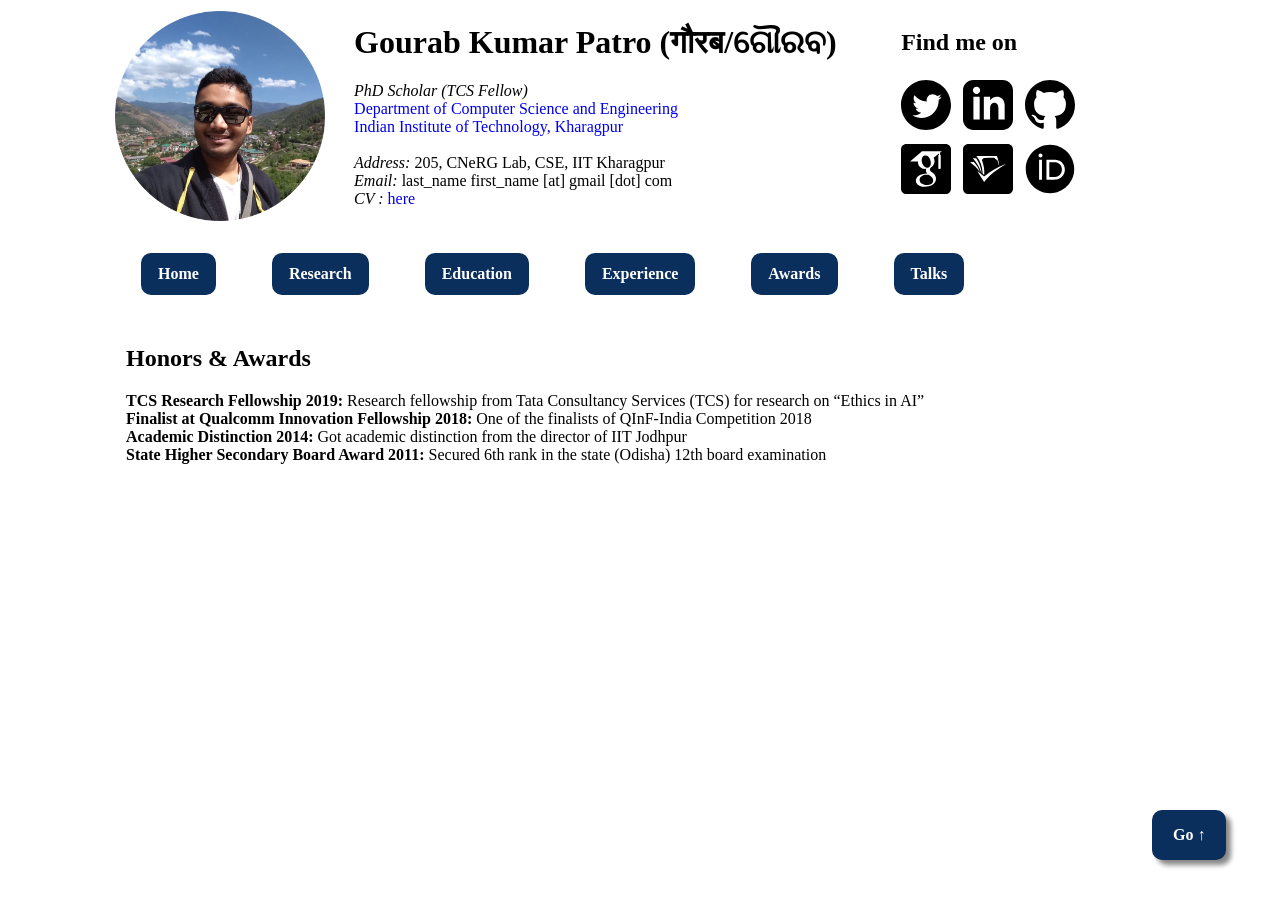
==== awards.html @ d1758bd3 "Update awards.html" ====
<html><head>
<meta http-equiv="content-type" content="text/html; charset=UTF-8">

  <title>Gourab Kumar Patro ( गौरब / ଗୌରବ )</title>
  <link rel="icon" type="image/png" href="./Files/profile.png">
 </head>
 
<style>
a {
      text-decoration-line:none;
   }
.button {
  background-color: #0b2f5c;
  color: white;
  padding: 10px 15px;
  border-radius: 10px;
  border: 2px solid #0b2f5c;
  text-align: center;
  text-decoration: none;
  display: inline-block;
  font-size: 16px;
  margin: 2px 2px;
  cursor: pointer;
}
</style> 

<body bgcolor=" #ffffff " style="font-family:calibri;">
	<div style="position:fixed;top:90%;left:90%;background-color:#0b2f5c;border-radius:10px;border: 2px solid #0b2f5c;box-shadow: 5px 5px 5px #888888;"><b><a href="#" class="button">Go &uarr;</a></b></div>

<table style="width: 100%">
    <colgroup>
       <col span="1" style="width: 9%;"> 
       <col span="1" style="width: 10%;">
       <col span="1" style="width: 2%;">
       <col span="1" style="width: 42%;">
       <col span="1" style="width: 5%;">
       <col span="1" style="width: 30%;">
       <col span="1" style="width: 2%;">
    </colgroup>

    <!-- Put <thead>, <tbody>, and <tr>'s here! -->
    <tbody>
        <tr>
            
            <td></td>
            <td valign="top">
            <img class="u-max-full-width" src="./Files/profile.png" alt="Gourab" width="210" height="210">
            </td>
            <td></td>
            <td><h1>Gourab Kumar Patro (गौरब/ଗୌରବ)</h1>
      <i>PhD Scholar (TCS Fellow)</i><br>
	<a href="http://cse.iitkgp.ac.in/" target="_blank"> Department of Computer Science and Engineering</a><br>
      <a href="http://www.iitkgp.ac.in/" target="_blank"> Indian Institute of Technology, Kharagpur</a><br>
      <br>
      <i>Address: </i> 205, CNeRG Lab, CSE, IIT Kharagpur<br>
	  <i>Email: </i> last_name first_name [at] gmail [dot] com<br>
    <!--<i>Phone : </i> (+91) 283464<br>-->
	  <i>CV : </i> <a href="./Files/CV.pdf" target="_blank">here</a><br>
	</td>
	<td></td>
	<td>
	<h2>Find me on</h2>
	
	<a href="https://twitter.com/gourabkpatro" target="_blank">
        	<img class="u-max-full-width" border="0" src="./Files/twitter.svg" alt="Twitter" width="50" height="60">
	</a>&nbsp;
	<a href="https://www.linkedin.com/in/gourabgggg/" target="_blank">
        	<img class="u-max-full-width" border="0" src="./Files/linkedin.svg" alt="LinkedIn" width="50" height="60">
	</a>&nbsp;
	<a href="https://github.com/gourabkumarpatro" target="_blank">
        	<img class="u-max-full-width" border="0" src="./Files/github.svg" alt="Github" width="50" height="60">
	</a>
	<br>
	
	<a href="https://scholar.google.co.in/citations?user=sfl4ygQAAAAJ&hl=en" target="_blank">
        	<img class="u-max-full-width" border="0" src="./Files/google-scholar-square.svg" alt="Google Scholar" width="50" height="60">
	</a>&nbsp;
	<a href="https://www.semanticscholar.org/author/Gourab-K.-Patro/51964560" target="_blank">
        	<img class="u-max-full-width" border="0" src="./Files/semantic-scholar-square.svg" alt="Semantic Scholar" width="50" height="60">
	</a>&nbsp;
	<!--
	<a href="https://dblp.org/pid/230/4496.html" target="_blank">
        	<img border="0" src="./Files/dblp-square.svg" alt="DBLP" width="50" height="60">
	</a>&nbsp;
	<a href="https://www.researchgate.net/profile/Gourab_K_Patro" target="_blank">
        	<img border="0" src="./Files/researchgate-square.svg" alt="ResearchGate" width="50" height="60">
	</a>&nbsp;
	-->
	<a href="https://orcid.org/0000-0002-2435-6859" target="_blank">
        	<img border="0" src="./Files/orcid.svg" alt="ORCID" width="50" height="60">
	</a>
	
	
	
	
	</td>
    <td></td>
    </tr>
    </tbody>
</table>

<table cellpadding="25"><tbody>
<tr>
<td></td>
<td></td>
<td><b><a href="./index.html" class="button">Home</a></b></td>
<td><b><a href="./research.html" class="button">Research</a></b></td>
<td><b><a href="./education.html" class="button">Education</a></b></td>
<td><b><a href="./experience.html" class="button">Experience</a></b></td>
<td><b><a href="./awards.html" class="button">Awards</a></b></td>
<td><b><a href="./talks.html" class="button">Talks</a></b></td>
</tr>
</tbody></table>

<br>

            
<table style="width: 100%">
    <colgroup>
       <col span="1" style="width: 9%;"> 
       <col span="1" style="width: 82%;">
       <col span="1" style="width: 9%;">
    </colgroup>

    <!-- Put <thead>, <tbody>, and <tr>'s here! -->
    <tbody>
        <tr>
            
            <td></td>
            <td valign="top">

<h2 id="awards">Honors & Awards</h2>
<b>TCS Research Fellowship 2019:</b> Research fellowship from Tata Consultancy Services (TCS) for research on “Ethics in AI”<br>
<b>Finalist at Qualcomm Innovation Fellowship 2018:</b> One of the finalists of QInF-India Competition 2018<br>
<b>Academic Distinction 2014:</b> Got academic distinction from the director of IIT Jodhpur<br>
<b>State Higher Secondary Board Award 2011:</b> Secured 6th rank in the state (Odisha) 12th board examination<br>

            </td>
            
            <td></td>
        </tr>
    </tbody>
</table>


</body></html>
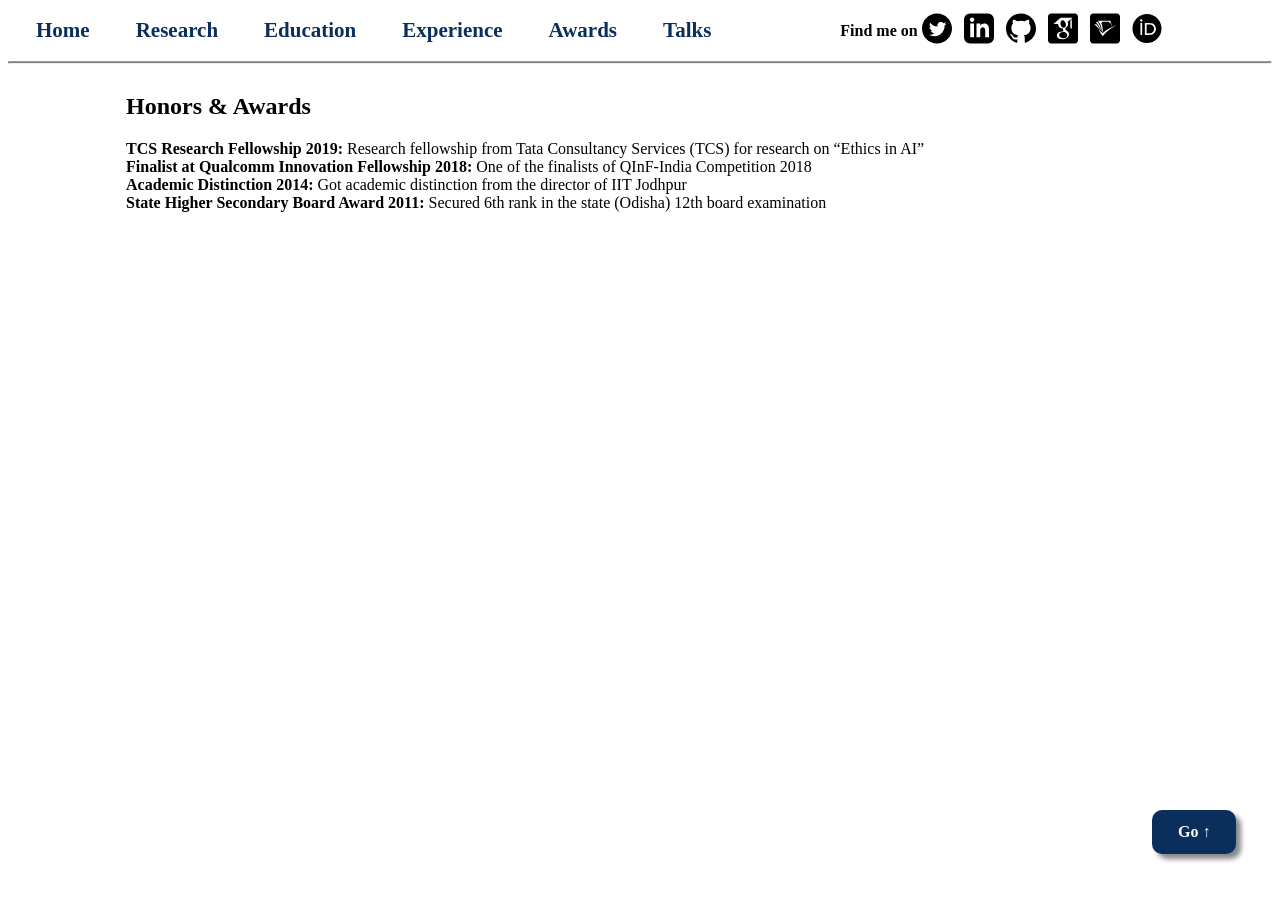
==== commit 6ca5a4ea: "Update awards.html" ====
--- a/awards.html
+++ b/awards.html
@@ -1,7 +1,7 @@
 <html><head>
 <meta http-equiv="content-type" content="text/html; charset=UTF-8">
 
-  <title>Gourab Kumar Patro ( गौरब / ଗୌରବ )</title>
+  <title>Gourab / गौरब / ଗୌରବ</title>
   <link rel="icon" type="image/png" href="./Files/profile.png">
  </head>
  
@@ -10,9 +10,21 @@
       text-decoration-line:none;
    }
 .button {
+  background: none;
+  color: #0b2f5c;
+  padding: 1px 17px;
+  border: none;
+  text-align: center;
+  text-decoration: none;
+  display: inline-block;
+  font-size: 21px;
+  margin: none;
+  cursor: pointer;
+}
+.button2 {
   background-color: #0b2f5c;
   color: white;
-  padding: 10px 15px;
+  padding: 7px 20px;
   border-radius: 10px;
   border: 2px solid #0b2f5c;
   text-align: center;
@@ -25,92 +37,54 @@
 </style> 
 
 <body bgcolor=" #ffffff " style="font-family:calibri;">
-	<div style="position:fixed;top:90%;left:90%;background-color:#0b2f5c;border-radius:10px;border: 2px solid #0b2f5c;box-shadow: 5px 5px 5px #888888;"><b><a href="#" class="button">Go &uarr;</a></b></div>
+	<div style="position:fixed;top:90%;left:90%;background-color:#0b2f5c;border-radius:10px;border: 2px solid #0b2f5c;box-shadow: 5px 5px 5px #888888;"><b><a href="#" class="button2">Go &uarr;</a></b></div>
 
-<table style="width: 100%">
-    <colgroup>
-       <col span="1" style="width: 9%;"> 
-       <col span="1" style="width: 10%;">
-       <col span="1" style="width: 2%;">
-       <col span="1" style="width: 42%;">
-       <col span="1" style="width: 5%;">
-       <col span="1" style="width: 30%;">
-       <col span="1" style="width: 2%;">
-    </colgroup>
-
-    <!-- Put <thead>, <tbody>, and <tr>'s here! -->
-    <tbody>
-        <tr>
-            
-            <td></td>
-            <td valign="top">
-            <img class="u-max-full-width" src="./Files/profile.png" alt="Gourab" width="210" height="210">
-            </td>
-            <td></td>
-            <td><h1>Gourab Kumar Patro (गौरब/ଗୌରବ)</h1>
-      <i>PhD Scholar (TCS Fellow)</i><br>
-	<a href="http://cse.iitkgp.ac.in/" target="_blank"> Department of Computer Science and Engineering</a><br>
-      <a href="http://www.iitkgp.ac.in/" target="_blank"> Indian Institute of Technology, Kharagpur</a><br>
-      <br>
-      <i>Address: </i> 205, CNeRG Lab, CSE, IIT Kharagpur<br>
-	  <i>Email: </i> last_name first_name [at] gmail [dot] com<br>
-    <!--<i>Phone : </i> (+91) 283464<br>-->
-	  <i>CV : </i> <a href="./Files/CV.pdf" target="_blank">here</a><br>
-	</td>
-	<td></td>
-	<td>
-	<h2>Find me on</h2>
-	
-	<a href="https://twitter.com/gourabkpatro" target="_blank">
-        	<img class="u-max-full-width" border="0" src="./Files/twitter.svg" alt="Twitter" width="50" height="60">
-	</a>&nbsp;
-	<a href="https://www.linkedin.com/in/gourabgggg/" target="_blank">
-        	<img class="u-max-full-width" border="0" src="./Files/linkedin.svg" alt="LinkedIn" width="50" height="60">
-	</a>&nbsp;
-	<a href="https://github.com/gourabkumarpatro" target="_blank">
-        	<img class="u-max-full-width" border="0" src="./Files/github.svg" alt="Github" width="50" height="60">
-	</a>
-	<br>
-	
-	<a href="https://scholar.google.co.in/citations?user=sfl4ygQAAAAJ&hl=en" target="_blank">
-        	<img class="u-max-full-width" border="0" src="./Files/google-scholar-square.svg" alt="Google Scholar" width="50" height="60">
-	</a>&nbsp;
-	<a href="https://www.semanticscholar.org/author/Gourab-K.-Patro/51964560" target="_blank">
-        	<img class="u-max-full-width" border="0" src="./Files/semantic-scholar-square.svg" alt="Semantic Scholar" width="50" height="60">
-	</a>&nbsp;
-	<!--
-	<a href="https://dblp.org/pid/230/4496.html" target="_blank">
-        	<img border="0" src="./Files/dblp-square.svg" alt="DBLP" width="50" height="60">
-	</a>&nbsp;
-	<a href="https://www.researchgate.net/profile/Gourab_K_Patro" target="_blank">
-        	<img border="0" src="./Files/researchgate-square.svg" alt="ResearchGate" width="50" height="60">
-	</a>&nbsp;
-	-->
-	<a href="https://orcid.org/0000-0002-2435-6859" target="_blank">
-        	<img border="0" src="./Files/orcid.svg" alt="ORCID" width="50" height="60">
-	</a>
-	
-	
-	
-	
-	</td>
-    <td></td>
-    </tr>
-    </tbody>
-</table>
-
-<table cellpadding="25"><tbody>
+<table cellpadding="1"><tbody>
 <tr>
 <td></td>
 <td></td>
-<td><b><a href="./index.html" class="button">Home</a></b></td>
-<td><b><a href="./research.html" class="button">Research</a></b></td>
-<td><b><a href="./education.html" class="button">Education</a></b></td>
-<td><b><a href="./experience.html" class="button">Experience</a></b></td>
-<td><b><a href="./awards.html" class="button">Awards</a></b></td>
-<td><b><a href="./talks.html" class="button">Talks</a></b></td>
+<td><b><a href="./index.html" class="button">Home</a>&ensp;</b></td>
+<td><b><a href="./research.html" class="button">Research</a>&ensp;</b></td>
+<td><b><a href="./education.html" class="button">Education</a>&ensp;</b></td>
+<td><b><a href="./experience.html" class="button">Experience</a>&ensp;</b></td>
+<td><b><a href="./awards.html" class="button">Awards</a>&ensp;</b></td>
+<td><b><a href="./talks.html" class="button">Talks</a>&ensp;</b></td>
+<td> &emsp; &emsp; &emsp; &emsp; &emsp;</td>
+<td><b>Find me on</b></td>
+<td>
+<a href="https://twitter.com/gourabkpatro" target="_blank">
+        	<img class="u-max-full-width" border="0" src="./Files/twitter.svg" alt="Twitter" width="30" height="35">
+	</a>&nbsp;
+</td>
+<td>
+<a href="https://www.linkedin.com/in/gourabgggg/" target="_blank">
+        	<img class="u-max-full-width" border="0" src="./Files/linkedin.svg" alt="LinkedIn" width="30" height="35">
+	</a>&nbsp;
+</td>
+<td>
+<a href="https://github.com/gourabkumarpatro" target="_blank">
+        	<img class="u-max-full-width" border="0" src="./Files/github.svg" alt="Github" width="30" height="35">
+	</a>&nbsp;
+</td>
+<td>
+<a href="https://scholar.google.co.in/citations?user=sfl4ygQAAAAJ&hl=en" target="_blank">
+        	<img class="u-max-full-width" border="0" src="./Files/google-scholar-square.svg" alt="Google Scholar" width="30" height="35">
+	</a>&nbsp;
+</td>
+<td>
+<a href="https://www.semanticscholar.org/author/Gourab-K.-Patro/51964560" target="_blank">
+        	<img class="u-max-full-width" border="0" src="./Files/semantic-scholar-square.svg" alt="Semantic Scholar" width="30" height="35">
+	</a>&nbsp;
+</td>
+<td>
+<a href="https://orcid.org/0000-0002-2435-6859" target="_blank">
+        	<img border="0" src="./Files/orcid.svg" alt="ORCID" width="30" height="35">
+	</a>&nbsp;
+</td>
 </tr>
 </tbody></table>
+<hr style="height:1px;color:gray;background-color:gray">
+
 
 <br>
 
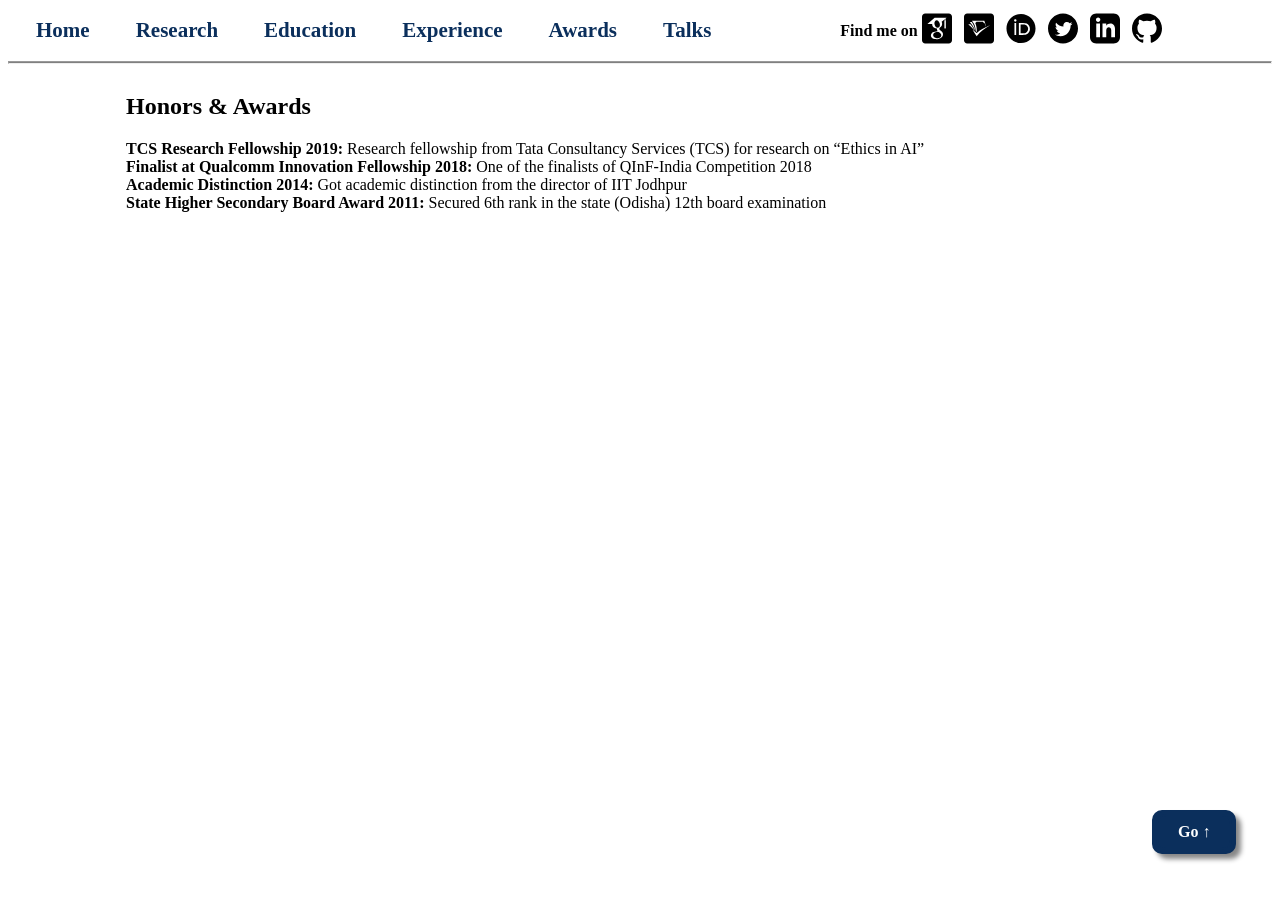
==== commit f227acd6: "Update awards.html" ====
--- a/awards.html
+++ b/awards.html
@@ -52,6 +52,21 @@
 <td> &emsp; &emsp; &emsp; &emsp; &emsp;</td>
 <td><b>Find me on</b></td>
 <td>
+<a href="https://scholar.google.co.in/citations?user=sfl4ygQAAAAJ&hl=en" target="_blank">
+        	<img class="u-max-full-width" border="0" src="./Files/google-scholar-square.svg" alt="Google Scholar" width="30" height="35">
+	</a>&nbsp;
+</td>
+<td>
+<a href="https://www.semanticscholar.org/author/Gourab-K.-Patro/51964560" target="_blank">
+        	<img class="u-max-full-width" border="0" src="./Files/semantic-scholar-square.svg" alt="Semantic Scholar" width="30" height="35">
+	</a>&nbsp;
+</td>
+<td>
+<a href="https://orcid.org/0000-0002-2435-6859" target="_blank">
+        	<img border="0" src="./Files/orcid.svg" alt="ORCID" width="30" height="35">
+	</a>&nbsp;
+</td>
+<td>
 <a href="https://twitter.com/gourabkpatro" target="_blank">
         	<img class="u-max-full-width" border="0" src="./Files/twitter.svg" alt="Twitter" width="30" height="35">
 	</a>&nbsp;
@@ -64,21 +79,6 @@
 <td>
 <a href="https://github.com/gourabkumarpatro" target="_blank">
         	<img class="u-max-full-width" border="0" src="./Files/github.svg" alt="Github" width="30" height="35">
-	</a>&nbsp;
-</td>
-<td>
-<a href="https://scholar.google.co.in/citations?user=sfl4ygQAAAAJ&hl=en" target="_blank">
-        	<img class="u-max-full-width" border="0" src="./Files/google-scholar-square.svg" alt="Google Scholar" width="30" height="35">
-	</a>&nbsp;
-</td>
-<td>
-<a href="https://www.semanticscholar.org/author/Gourab-K.-Patro/51964560" target="_blank">
-        	<img class="u-max-full-width" border="0" src="./Files/semantic-scholar-square.svg" alt="Semantic Scholar" width="30" height="35">
-	</a>&nbsp;
-</td>
-<td>
-<a href="https://orcid.org/0000-0002-2435-6859" target="_blank">
-        	<img border="0" src="./Files/orcid.svg" alt="ORCID" width="30" height="35">
 	</a>&nbsp;
 </td>
 </tr>
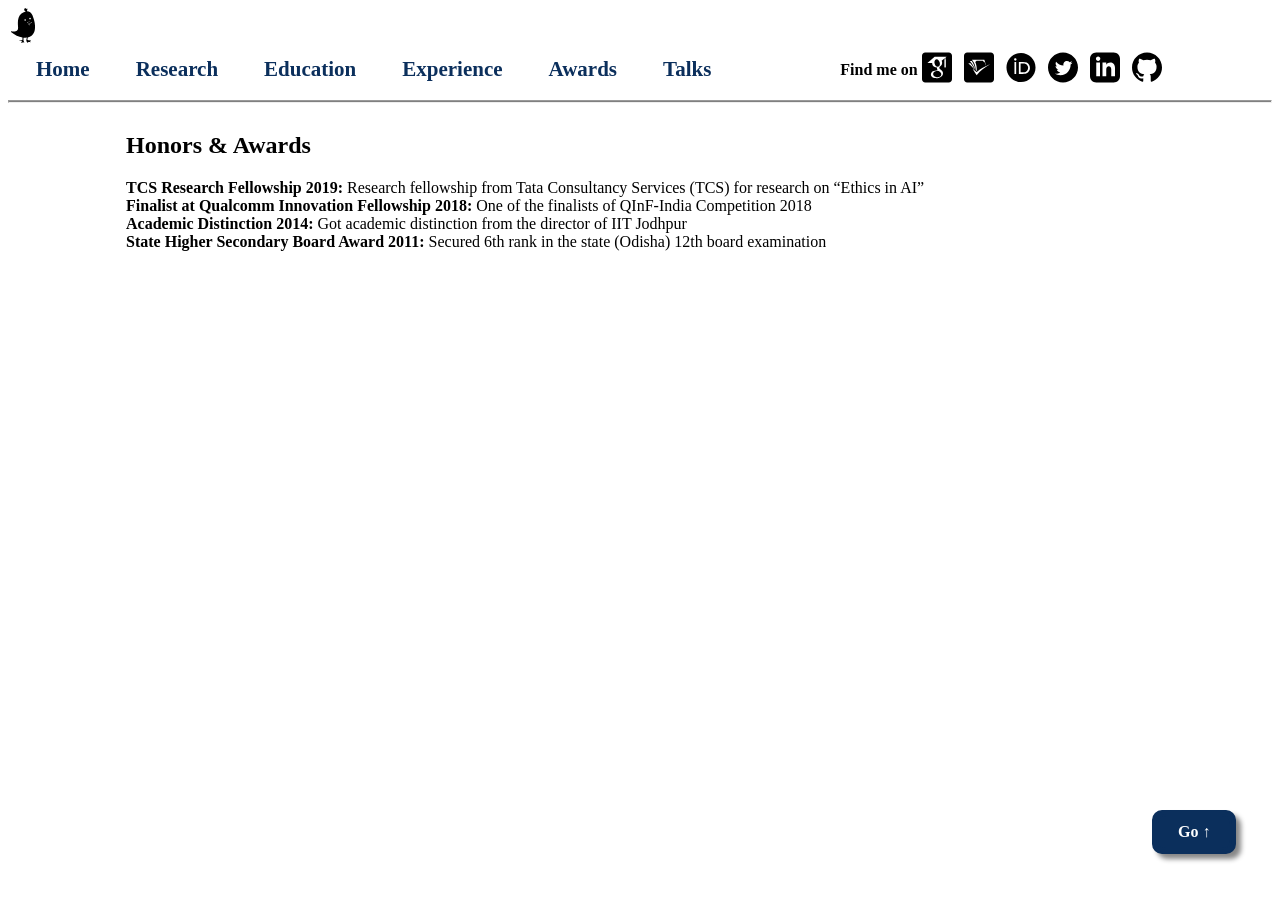
==== commit e0d2ade4: "Update awards.html" ====
--- a/awards.html
+++ b/awards.html
@@ -66,6 +66,10 @@
         	<img border="0" src="./Files/orcid.svg" alt="ORCID" width="30" height="35">
 	</a>&nbsp;
 </td>
+<a href="https://www.kooapp.com/profile/patrogourab" target="_blank">
+        	<img class="u-max-full-width" border="0" src="./Files/koo.svg" alt="Koo" width="30" height="35">
+	</a>&nbsp;
+</td>
 <td>
 <a href="https://twitter.com/gourabkpatro" target="_blank">
         	<img class="u-max-full-width" border="0" src="./Files/twitter.svg" alt="Twitter" width="30" height="35">
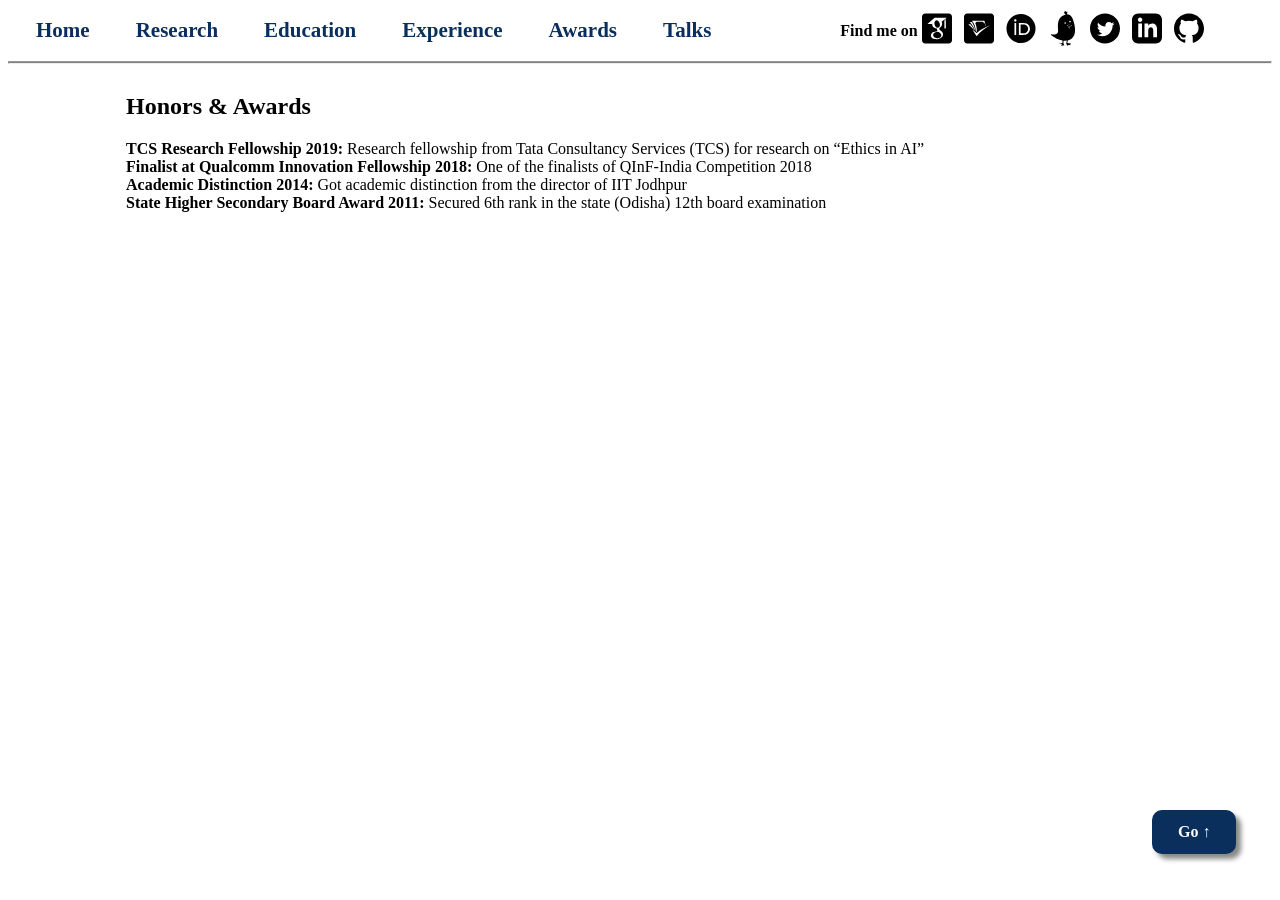
==== commit e469f206: "Update awards.html" ====
--- a/awards.html
+++ b/awards.html
@@ -66,6 +66,7 @@
         	<img border="0" src="./Files/orcid.svg" alt="ORCID" width="30" height="35">
 	</a>&nbsp;
 </td>
+<td>
 <a href="https://www.kooapp.com/profile/patrogourab" target="_blank">
         	<img class="u-max-full-width" border="0" src="./Files/koo.svg" alt="Koo" width="30" height="35">
 	</a>&nbsp;
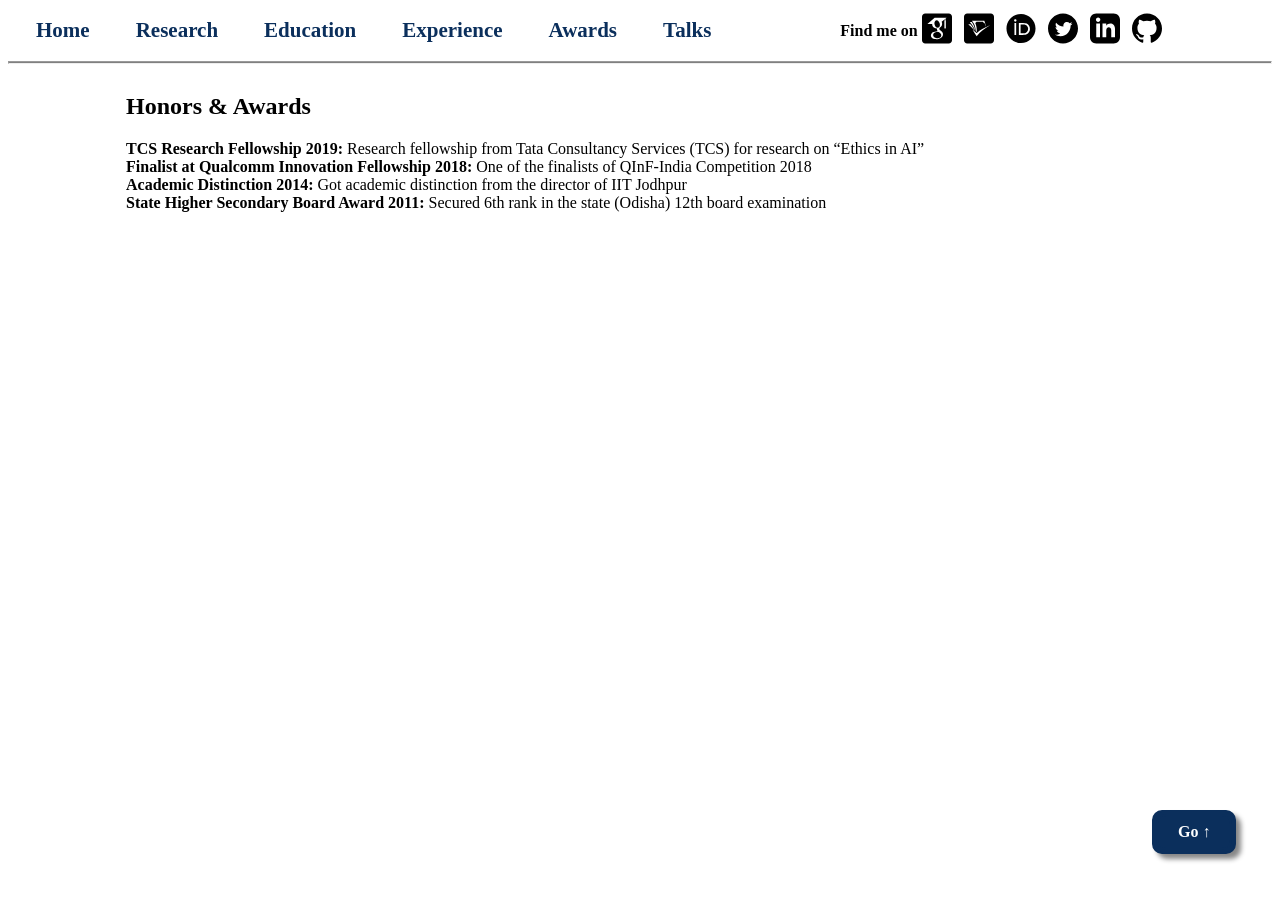
==== commit 2324f7a0: "Update awards.html" ====
--- a/awards.html
+++ b/awards.html
@@ -67,11 +67,6 @@
 	</a>&nbsp;
 </td>
 <td>
-<a href="https://www.kooapp.com/profile/patrogourab" target="_blank">
-        	<img class="u-max-full-width" border="0" src="./Files/koo.svg" alt="Koo" width="30" height="35">
-	</a>&nbsp;
-</td>
-<td>
 <a href="https://twitter.com/gourabkpatro" target="_blank">
         	<img class="u-max-full-width" border="0" src="./Files/twitter.svg" alt="Twitter" width="30" height="35">
 	</a>&nbsp;
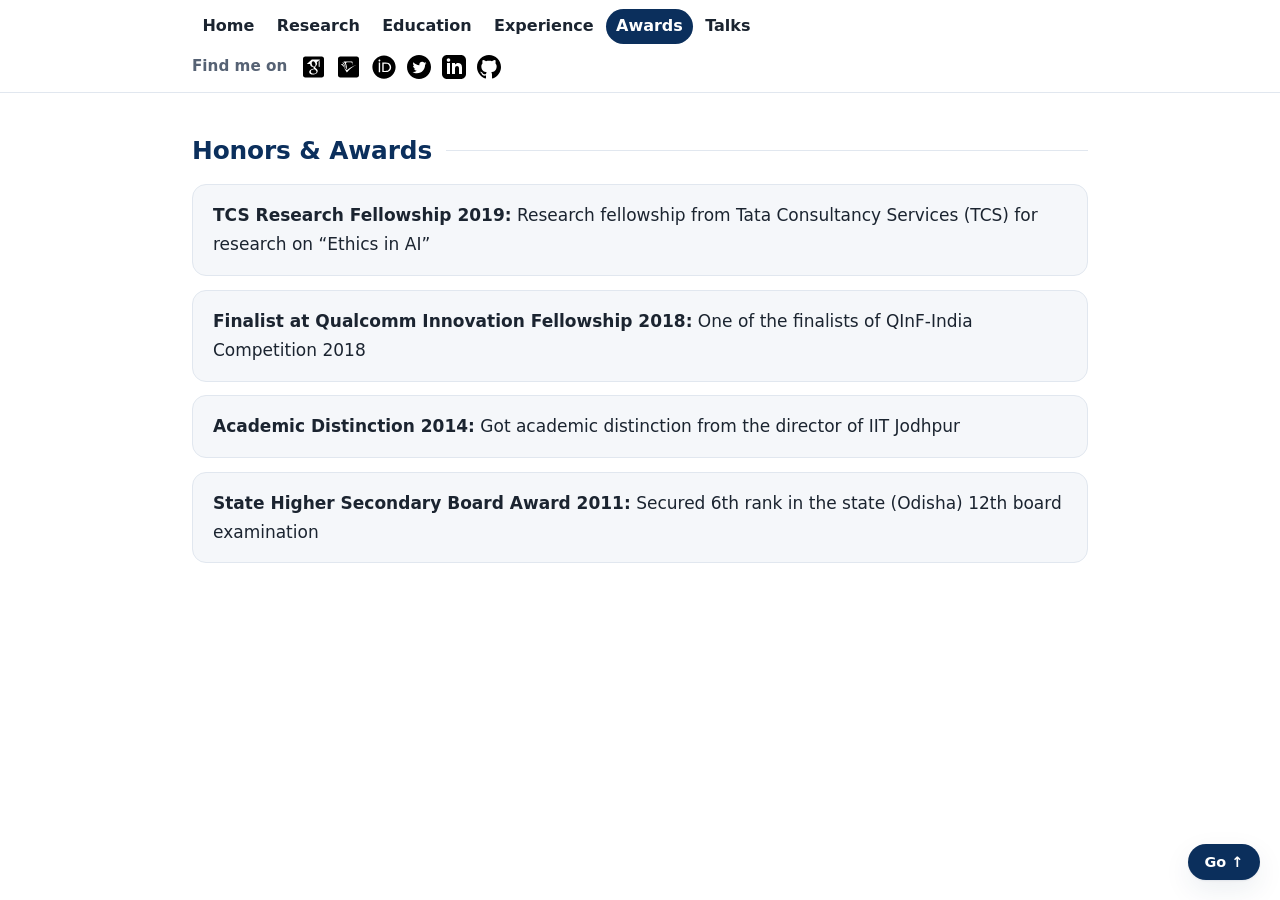
==== commit cb46278d: "Update awards.html" ====
--- a/awards.html
+++ b/awards.html
@@ -1,120 +1,47 @@
-<html><head>
-<meta http-equiv="content-type" content="text/html; charset=UTF-8">
-
+<!doctype html>
+<html lang="en">
+<head>
+  <meta charset="utf-8">
+  <meta name="viewport" content="width=device-width, initial-scale=1">
+  <meta name="color-scheme" content="light dark">
   <title>Gourab / गौरब / ଗୌରବ</title>
   <link rel="icon" type="image/png" href="./Files/profile.png">
- </head>
- 
-<style>
-a {
-      text-decoration-line:none;
-   }
-.button {
-  background: none;
-  color: #0b2f5c;
-  padding: 1px 17px;
-  border: none;
-  text-align: center;
-  text-decoration: none;
-  display: inline-block;
-  font-size: 21px;
-  margin: none;
-  cursor: pointer;
-}
-.button2 {
-  background-color: #0b2f5c;
-  color: white;
-  padding: 7px 20px;
-  border-radius: 10px;
-  border: 2px solid #0b2f5c;
-  text-align: center;
-  text-decoration: none;
-  display: inline-block;
-  font-size: 16px;
-  margin: 2px 2px;
-  cursor: pointer;
-}
-</style> 
+  <link rel="stylesheet" href="./style.css">
+</head>
+<body>
+  <a class="skip" href="#main">Skip to content</a>
+  <header class="site-header">
+    <div class="wrap bar">
+      <nav class="nav" aria-label="Main">
+        <a href="./index.html">Home</a>
+        <a href="./research.html">Research</a>
+        <a href="./education.html">Education</a>
+        <a href="./experience.html">Experience</a>
+        <a href="./awards.html" aria-current="page">Awards</a>
+        <a href="./talks.html">Talks</a>
+      </nav>
+      <div class="find">
+        <span>Find me on</span>
+        <ul class="social">
+          <li><a href="https://scholar.google.co.in/citations?user=sfl4ygQAAAAJ&amp;hl=en" target="_blank" rel="noopener" title="Google Scholar"><img src="./Files/google-scholar-square.svg" alt="Google Scholar" width="24" height="24"></a></li>
+          <li><a href="https://www.semanticscholar.org/author/Gourab-K.-Patro/51964560" target="_blank" rel="noopener" title="Semantic Scholar"><img src="./Files/semantic-scholar-square.svg" alt="Semantic Scholar" width="24" height="24"></a></li>
+          <li><a href="https://orcid.org/0000-0002-2435-6859" target="_blank" rel="noopener" title="ORCID"><img src="./Files/orcid.svg" alt="ORCID" width="24" height="24"></a></li>
+          <li><a href="https://twitter.com/gourabkpatro" target="_blank" rel="noopener" title="Twitter"><img src="./Files/twitter.svg" alt="Twitter" width="24" height="24"></a></li>
+          <li><a href="https://www.linkedin.com/in/gourabgggg/" target="_blank" rel="noopener" title="LinkedIn"><img src="./Files/linkedin.svg" alt="LinkedIn" width="24" height="24"></a></li>
+          <li><a href="https://github.com/gourabkumarpatro" target="_blank" rel="noopener" title="Github"><img src="./Files/github.svg" alt="Github" width="24" height="24"></a></li>
+        </ul>
+      </div>
+    </div>
+  </header>
 
-<body bgcolor=" #ffffff " style="font-family:calibri;">
-	<div style="position:fixed;top:90%;left:90%;background-color:#0b2f5c;border-radius:10px;border: 2px solid #0b2f5c;box-shadow: 5px 5px 5px #888888;"><b><a href="#" class="button2">Go &uarr;</a></b></div>
+  <main id="main" class="wrap">
+    <h2 id="awards">Honors &amp; Awards</h2>
+    <div class="entry"><p><b>TCS Research Fellowship 2019:</b> Research fellowship from Tata Consultancy Services (TCS) for research on “Ethics in AI”</p></div>
+    <div class="entry"><p><b>Finalist at Qualcomm Innovation Fellowship 2018:</b> One of the finalists of QInF-India Competition 2018</p></div>
+    <div class="entry"><p><b>Academic Distinction 2014:</b> Got academic distinction from the director of IIT Jodhpur</p></div>
+    <div class="entry"><p><b>State Higher Secondary Board Award 2011:</b> Secured 6th rank in the state (Odisha) 12th board examination</p></div>
+  </main>
 
-<table cellpadding="1"><tbody>
-<tr>
-<td></td>
-<td></td>
-<td><b><a href="./index.html" class="button">Home</a>&ensp;</b></td>
-<td><b><a href="./research.html" class="button">Research</a>&ensp;</b></td>
-<td><b><a href="./education.html" class="button">Education</a>&ensp;</b></td>
-<td><b><a href="./experience.html" class="button">Experience</a>&ensp;</b></td>
-<td><b><a href="./awards.html" class="button">Awards</a>&ensp;</b></td>
-<td><b><a href="./talks.html" class="button">Talks</a>&ensp;</b></td>
-<td> &emsp; &emsp; &emsp; &emsp; &emsp;</td>
-<td><b>Find me on</b></td>
-<td>
-<a href="https://scholar.google.co.in/citations?user=sfl4ygQAAAAJ&hl=en" target="_blank">
-        	<img class="u-max-full-width" border="0" src="./Files/google-scholar-square.svg" alt="Google Scholar" width="30" height="35">
-	</a>&nbsp;
-</td>
-<td>
-<a href="https://www.semanticscholar.org/author/Gourab-K.-Patro/51964560" target="_blank">
-        	<img class="u-max-full-width" border="0" src="./Files/semantic-scholar-square.svg" alt="Semantic Scholar" width="30" height="35">
-	</a>&nbsp;
-</td>
-<td>
-<a href="https://orcid.org/0000-0002-2435-6859" target="_blank">
-        	<img border="0" src="./Files/orcid.svg" alt="ORCID" width="30" height="35">
-	</a>&nbsp;
-</td>
-<td>
-<a href="https://twitter.com/gourabkpatro" target="_blank">
-        	<img class="u-max-full-width" border="0" src="./Files/twitter.svg" alt="Twitter" width="30" height="35">
-	</a>&nbsp;
-</td>
-<td>
-<a href="https://www.linkedin.com/in/gourabgggg/" target="_blank">
-        	<img class="u-max-full-width" border="0" src="./Files/linkedin.svg" alt="LinkedIn" width="30" height="35">
-	</a>&nbsp;
-</td>
-<td>
-<a href="https://github.com/gourabkumarpatro" target="_blank">
-        	<img class="u-max-full-width" border="0" src="./Files/github.svg" alt="Github" width="30" height="35">
-	</a>&nbsp;
-</td>
-</tr>
-</tbody></table>
-<hr style="height:1px;color:gray;background-color:gray">
-
-
-<br>
-
-            
-<table style="width: 100%">
-    <colgroup>
-       <col span="1" style="width: 9%;"> 
-       <col span="1" style="width: 82%;">
-       <col span="1" style="width: 9%;">
-    </colgroup>
-
-    <!-- Put <thead>, <tbody>, and <tr>'s here! -->
-    <tbody>
-        <tr>
-            
-            <td></td>
-            <td valign="top">
-
-<h2 id="awards">Honors & Awards</h2>
-<b>TCS Research Fellowship 2019:</b> Research fellowship from Tata Consultancy Services (TCS) for research on “Ethics in AI”<br>
-<b>Finalist at Qualcomm Innovation Fellowship 2018:</b> One of the finalists of QInF-India Competition 2018<br>
-<b>Academic Distinction 2014:</b> Got academic distinction from the director of IIT Jodhpur<br>
-<b>State Higher Secondary Board Award 2011:</b> Secured 6th rank in the state (Odisha) 12th board examination<br>
-
-            </td>
-            
-            <td></td>
-        </tr>
-    </tbody>
-</table>
-
-
-</body></html>
+  <a class="to-top" href="#" title="Back to top">Go &uarr;</a>
+</body>
+</html>
--- a/style.css
+++ b/style.css
@@ -0,0 +1,395 @@
+/* ==========================================================================
+   Personal site stylesheet
+   - No frameworks, no web fonts, no JavaScript: system fonts only.
+   - Light/dark follow the visitor's system setting.
+   - Brand colour is the original navy (#0b2f5c).
+   ========================================================================== */
+
+:root {
+  color-scheme: light dark;
+
+  --bg: #ffffff;
+  --surface: #f5f7fa;
+  --text: #1b2430;
+  --muted: #566274;
+  --border: #e1e7ef;
+  --brand: #0b2f5c;
+  --on-brand: #ffffff;
+  --link: #0b5cad;
+  --link-hover: #0b2f5c;
+  --shadow: 0 1px 2px rgba(11, 47, 92, 0.08), 0 10px 28px rgba(11, 47, 92, 0.08);
+
+  /* publication type colours */
+  --t-c: #0b5cad;
+  --t-j: #7a3db8;
+  --t-b: #b45309;
+  --t-w: #2b7a4b;
+
+  --radius: 14px;
+  --font: system-ui, -apple-system, "Segoe UI", Roboto, "Helvetica Neue",
+    "Noto Sans", "Noto Sans Devanagari", "Noto Sans Oriya", "Nirmala UI",
+    Calibri, Arial, sans-serif;
+}
+
+@media (prefers-color-scheme: dark) {
+  :root {
+    --bg: #0d1520;
+    --surface: #142031;
+    --text: #e6edf5;
+    --muted: #9aa9bc;
+    --border: #243349;
+    --brand: #9cc4ff;
+    --on-brand: #0d1520;
+    --link: #7db4ff;
+    --link-hover: #bcd8ff;
+    --shadow: 0 1px 2px rgba(0, 0, 0, 0.4), 0 10px 28px rgba(0, 0, 0, 0.35);
+
+    --t-c: #7db4ff;
+    --t-j: #c9a8ff;
+    --t-b: #f0b46a;
+    --t-w: #6fd19a;
+  }
+}
+
+/* ---------- Base ---------- */
+
+*,
+*::before,
+*::after { box-sizing: border-box; }
+
+html {
+  scroll-behavior: smooth;
+  scroll-padding-top: 5rem;
+  -webkit-text-size-adjust: 100%;
+}
+
+body {
+  margin: 0;
+  background: var(--bg);
+  color: var(--text);
+  font: 1.0625rem/1.7 var(--font);
+  -webkit-font-smoothing: antialiased;
+  text-rendering: optimizeLegibility;
+}
+
+.wrap { width: min(100% - 2.5rem, 56rem); margin-inline: auto; }
+
+a {
+  color: var(--link);
+  text-decoration: none;
+  text-underline-offset: 0.2em;
+  text-decoration-thickness: 1px;
+}
+a:hover { color: var(--link-hover); text-decoration: underline; }
+a:focus-visible {
+  outline: 2px solid var(--link);
+  outline-offset: 2px;
+  border-radius: 4px;
+}
+
+img { max-width: 100%; }
+b, strong { font-weight: 650; }
+
+/* Links inside content get a soft underline so they don't rely on colour alone */
+main a {
+  text-decoration: underline;
+  text-decoration-color: color-mix(in srgb, var(--link) 35%, transparent);
+}
+main a:hover { text-decoration-color: currentColor; }
+
+.skip {
+  position: absolute;
+  left: 0.75rem;
+  top: -4rem;
+  z-index: 30;
+  padding: 0.5rem 0.9rem;
+  border-radius: 8px;
+  background: var(--brand);
+  color: var(--on-brand);
+  font-weight: 600;
+}
+.skip:focus { top: 0.75rem; }
+
+/* ---------- Header / navigation ---------- */
+
+.site-header {
+  position: sticky;
+  top: 0;
+  z-index: 10;
+  background: var(--bg);
+  border-bottom: 1px solid var(--border);
+}
+@supports (backdrop-filter: blur(8px)) {
+  .site-header {
+    background: color-mix(in srgb, var(--bg) 86%, transparent);
+    backdrop-filter: saturate(1.4) blur(10px);
+    -webkit-backdrop-filter: saturate(1.4) blur(10px);
+  }
+}
+
+.bar {
+  display: flex;
+  align-items: center;
+  justify-content: space-between;
+  flex-wrap: wrap;
+  gap: 0.4rem 1.5rem;
+  padding-block: 0.55rem;
+}
+
+.nav { display: flex; flex-wrap: wrap; gap: 0.1rem; }
+.nav a {
+  padding: 0.4rem 0.65rem;
+  border-radius: 999px;
+  color: var(--text);
+  font-weight: 600;
+  font-size: 1rem;
+  line-height: 1.4;
+  text-decoration: none;
+  transition: background-color 0.15s, color 0.15s;
+}
+.nav a:hover { background: var(--surface); color: var(--brand); text-decoration: none; }
+.nav a[aria-current="page"] { background: var(--brand); color: var(--on-brand); }
+
+.find {
+  display: flex;
+  align-items: center;
+  gap: 0.6rem;
+  color: var(--muted);
+  font-size: 0.95rem;
+  font-weight: 600;
+}
+.social { display: flex; gap: 0.15rem; margin: 0; padding: 0; list-style: none; }
+.social a {
+  display: grid;
+  place-items: center;
+  width: 2.05rem;
+  height: 2.05rem;
+  border-radius: 0.65rem;
+  transition: background-color 0.15s, transform 0.15s;
+}
+.social a:hover { background: var(--surface); transform: translateY(-1px); }
+.social img { display: block; width: 1.5rem; height: 1.5rem; object-fit: contain; }
+
+@media (prefers-color-scheme: dark) {
+  /* icons are single-colour black artwork; flip them for the dark theme */
+  .social img { filter: invert(1); }
+}
+
+/* ---------- Page layout ---------- */
+
+main { padding-block: 1rem 5rem; }
+
+h2, h3 { line-height: 1.3; font-weight: 700; }
+
+h2 {
+  display: flex;
+  align-items: center;
+  gap: 0.9rem;
+  margin: 2.6rem 0 1.1rem;
+  font-size: 1.55rem;
+  color: var(--brand);
+  letter-spacing: -0.005em;
+}
+h2::after {
+  content: "";
+  flex: 1;
+  height: 1px;
+  background: var(--border);
+}
+main > section:first-child > h2:first-child,
+main > h2:first-child { margin-top: 1.6rem; }
+
+h3 { margin: 1.9rem 0 0.7rem; font-size: 1.15rem; }
+
+p { margin: 0 0 1rem; }
+.prose p { max-width: 72ch; }
+
+/* ---------- Home: hero ---------- */
+
+.hero {
+  display: grid;
+  grid-template-columns: 1fr auto;
+  align-items: center;
+  gap: 2rem 3rem;
+  padding-block: clamp(1.75rem, 5vw, 3.25rem) 0.5rem;
+}
+
+.name { margin: 0; font-size: 1rem; line-height: 1.25; }
+.name span { display: block; }
+.name-en {
+  font-size: clamp(1.75rem, 4.4vw, 2.4rem);
+  font-weight: 750;
+  letter-spacing: -0.012em;
+  color: var(--brand);
+}
+.name-alt {
+  margin-top: 0.2rem;
+  font-size: clamp(1.15rem, 2.7vw, 1.4rem);
+  font-weight: 650;
+}
+
+.role { margin: 1.1rem 0 0.8rem; font-size: 1.12rem; }
+
+.facts { margin: 0; padding: 0; list-style: none; }
+.facts li { padding: 0.12rem 0; }
+.facts i { color: var(--muted); font-style: normal; font-weight: 600; }
+
+.hero-photo {
+  display: block;
+  width: clamp(10rem, 27vw, 16.9rem);
+  height: auto;
+  aspect-ratio: 1;
+  border-radius: 50%;
+  box-shadow: 0 0 0 6px var(--surface), var(--shadow);
+}
+
+/* ---------- Home: news ---------- */
+
+.news { margin: 0; padding: 0; list-style: none; }
+.news li {
+  margin: 0 0 0.75rem;
+  padding: 0.8rem 1.1rem;
+  background: var(--surface);
+  border: 1px solid var(--border);
+  border-radius: var(--radius);
+}
+.news b { color: var(--brand); }
+
+/* ---------- Cards (education, experience, awards) ---------- */
+
+.entry {
+  margin: 0 0 0.85rem;
+  padding: 1rem 1.25rem;
+  background: var(--surface);
+  border: 1px solid var(--border);
+  border-radius: var(--radius);
+}
+.entry p { margin: 0; }
+.entry p + p { margin-top: 0.15rem; }
+.entry-head { font-weight: 650; }
+.when { color: var(--muted); font-weight: 500; white-space: nowrap; }
+
+.plain { margin: 0; padding: 0; list-style: none; }
+.plain li { padding: 0.45rem 0; border-top: 1px solid var(--border); }
+.plain li:first-child { border-top: 0; }
+
+/* ---------- Research ---------- */
+
+.legend {
+  margin: 0 0 0.6rem;
+  font-size: 0.95rem;
+  font-weight: 500;
+  color: var(--muted);
+}
+
+.pub {
+  display: grid;
+  grid-template-columns: 4rem 1fr;
+  gap: 0 1rem;
+  padding: 1.15rem 0;
+  border-top: 1px solid var(--border);
+}
+.pub:first-child { border-top: 0; }
+
+.pub-id {
+  --tc: var(--t-c);
+  align-self: start;
+  justify-self: start;
+  margin-top: 0.15rem;
+  padding: 0.3rem 0.5rem;
+  border-radius: 0.5rem;
+  font: 600 0.8rem/1 ui-monospace, SFMono-Regular, Menlo, Consolas, monospace;
+  color: var(--tc);
+  background: color-mix(in srgb, var(--tc) 12%, var(--bg));
+}
+.pub-id[data-type="J"] { --tc: var(--t-j); }
+.pub-id[data-type="B"] { --tc: var(--t-b); }
+.pub-id[data-type="W"] { --tc: var(--t-w); }
+
+.pub-title { margin: 0; font-size: 1.06rem; font-weight: 650; line-height: 1.4; }
+.pub-title a { color: var(--text); text-decoration: none; }
+.pub-title a:hover { color: var(--link); text-decoration: underline; }
+
+.pub-authors { margin: 0.3rem 0 0; color: var(--muted); }
+.pub-authors i { font-style: normal; }
+.pub-authors b { color: var(--text); }
+.pub-venue { margin: 0.2rem 0 0; }
+.pub-links { margin: 0.4rem 0 0; font-size: 0.95rem; color: var(--muted); }
+
+/* ---------- Talks ---------- */
+
+.timeline {
+  margin: 0;
+  padding: 0.2rem 0 0 1.3rem;
+  list-style: none;
+  border-left: 2px solid var(--border);
+}
+.timeline li { position: relative; padding: 0 0 1.2rem; }
+.timeline li:last-child { padding-bottom: 0; }
+.timeline li::before {
+  content: "";
+  position: absolute;
+  left: calc(-1.3rem - 5px);
+  top: 0.62em;
+  width: 8px;
+  height: 8px;
+  border-radius: 50%;
+  background: var(--brand);
+  box-shadow: 0 0 0 4px var(--bg);
+}
+.timeline li > a:first-child { font-weight: 650; white-space: nowrap; }
+
+/* ---------- Back to top ---------- */
+
+.to-top {
+  position: fixed;
+  right: 1.25rem;
+  bottom: 1.25rem;
+  z-index: 20;
+  padding: 0.5rem 1.05rem;
+  border-radius: 999px;
+  background: var(--brand);
+  color: var(--on-brand);
+  font-size: 0.9rem;
+  font-weight: 700;
+  line-height: 1.4;
+  text-decoration: none;
+  box-shadow: var(--shadow);
+  transition: transform 0.15s, filter 0.15s;
+}
+.to-top:hover { color: var(--on-brand); text-decoration: none; transform: translateY(-2px); filter: brightness(1.1); }
+
+/* ---------- Small screens ---------- */
+
+@media (max-width: 700px) {
+  .site-header { position: static; }
+  .bar { justify-content: center; }
+  .nav { justify-content: center; }
+  .find { width: 100%; justify-content: center; }
+}
+
+@media (max-width: 640px) {
+  body { font-size: 1rem; }
+  h2 { font-size: 1.4rem; }
+
+  .hero { grid-template-columns: 1fr; justify-items: center; text-align: center; }
+  .hero-photo { order: -1; width: 10.5rem; }
+
+  .pub { grid-template-columns: 1fr; gap: 0.5rem 0; }
+  .to-top { right: 0.75rem; bottom: 0.75rem; padding: 0.35rem 0.8rem; font-size: 0.8rem; opacity: 0.9; }
+}
+
+/* ---------- Preferences & print ---------- */
+
+@media (prefers-reduced-motion: reduce) {
+  html { scroll-behavior: auto; }
+  * { transition: none !important; }
+}
+
+@media print {
+  .site-header, .to-top, .skip { display: none; }
+  body { background: #fff; color: #000; font-size: 11pt; }
+  .entry, .news li { background: none; border-color: #ccc; }
+  a { color: #000; text-decoration: none; }
+  h2 { color: #000; }
+}
